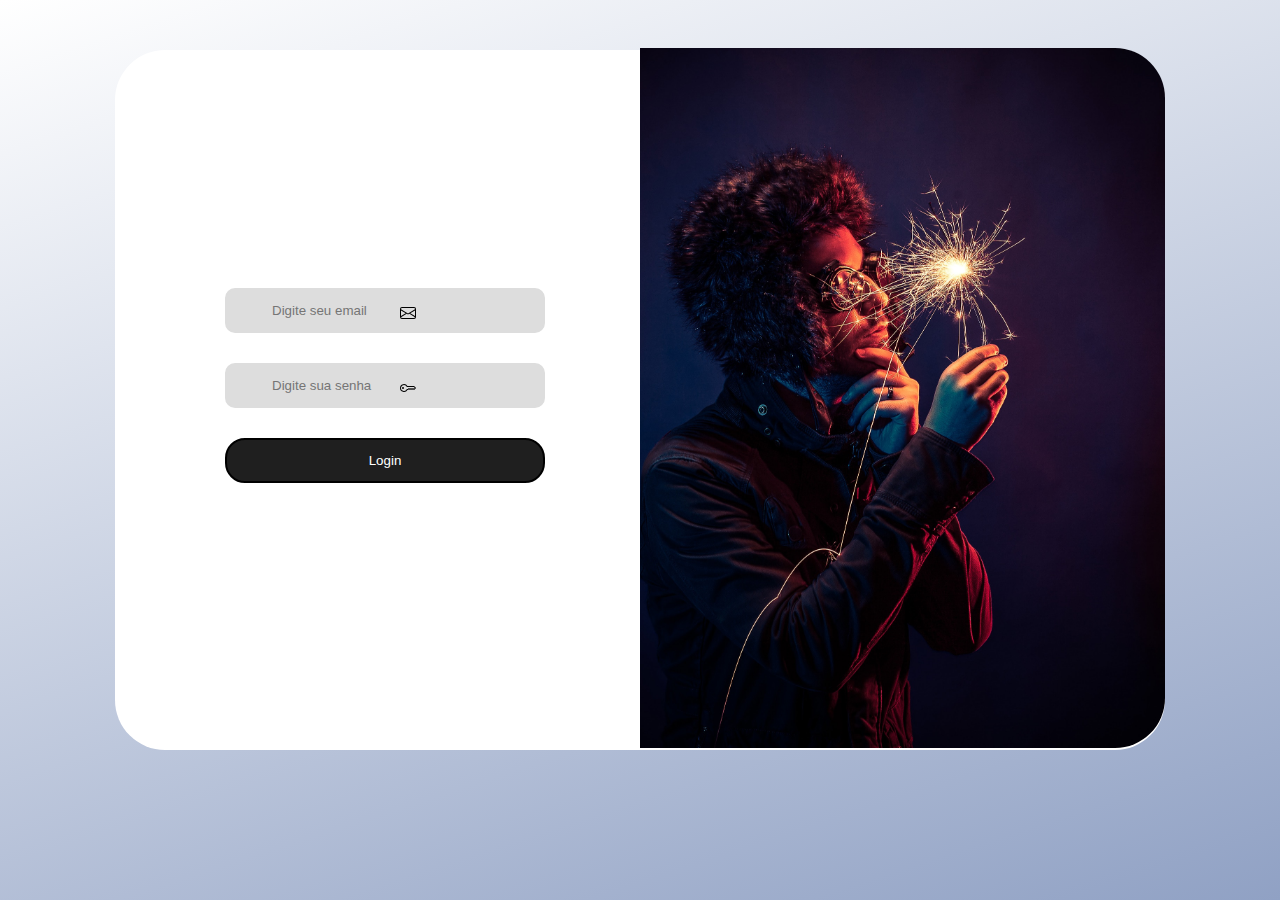
==== Aula-05/index.html @ 483927f7 "Feat: Formulários e painel de login" ====
<!DOCTYPE html>
<html lang="pt-BR">
<head>
    <meta charset="UTF-8">
    <meta http-equiv="X-UA-Compatible" content="IE=edge">
    <meta name="viewport" content="width=device-width, initial-scale=1.0">
    <link rel="stylesheet" href="style.css">
    <style>
        @import url('https://fonts.googleapis.com/css2?family=Source+Code+Pro:ital,wght@1,300&display=swap');
    </style>
    <title>Login | HAZE</title>
</head>
<body>
    <main>
        <div class="bglogin">
            <div class="pesquerdo">
                <div class="inputsvgemail">
                    <svg xmlns="http://www.w3.org/2000/svg" width="16" height="16" fill="currentColor" class="bi bi-envelope" viewBox="0 0 16 16">
                    <path d="M0 4a2 2 0 0 1 2-2h12a2 2 0 0 1 2 2v8a2 2 0 0 1-2 2H2a2 2 0 0 1-2-2V4Zm2-1a1 1 0 0 0-1 1v.217l7 4.2 7-4.2V4a1 1 0 0 0-1-1H2Zm13 2.383-4.708 2.825L15 11.105V5.383Zm-.034 6.876-5.64-3.471L8 9.583l-1.326-.795-5.64 3.47A1 1 0 0 0 2 13h12a1 1 0 0 0 .966-.741ZM1 11.105l4.708-2.897L1 5.383v5.722Z"/>
                    </svg>
                    <input type="email" name="email" id="email" autocomplete="off" placeholder="Digite seu email" required>
                </div>

                <div class="inputsvgsenha">
                    <svg xmlns="http://www.w3.org/2000/svg" width="16" height="16" fill="currentColor" class="bi bi-key" viewBox="0 0 16 16">
                    <path d="M0 8a4 4 0 0 1 7.465-2H14a.5.5 0 0 1 .354.146l1.5 1.5a.5.5 0 0 1 0 .708l-1.5 1.5a.5.5 0 0 1-.708 0L13 9.207l-.646.647a.5.5 0 0 1-.708 0L11 9.207l-.646.647a.5.5 0 0 1-.708 0L9 9.207l-.646.647A.5.5 0 0 1 8 10h-.535A4 4 0 0 1 0 8zm4-3a3 3 0 1 0 2.712 4.285A.5.5 0 0 1 7.163 9h.63l.853-.854a.5.5 0 0 1 .708 0l.646.647.646-.647a.5.5 0 0 1 .708 0l.646.647.646-.647a.5.5 0 0 1 .708 0l.646.647.793-.793-1-1h-6.63a.5.5 0 0 1-.451-.285A3 3 0 0 0 4 5z"/>
                    <path d="M4 8a1 1 0 1 1-2 0 1 1 0 0 1 2 0z"/>
                    </svg>
                    <input type="password" name="senha" id="senha" placeholder="Digite sua senha" required>
                </div>

                <button>Login</button>

            </div>
            <div class="pdireito">
                <img src="/Aula-05/assets/bg.jpg">
            </div>
        </div>
    </main>
</body>
</html>
---- Aula-05/style.css ----
* {
    margin: 0;
    padding: 0;
    box-sizing: border-box;
}
body {
    font-family: 'Source Code Pro', monospace;
    background: rgb(144,161,196);
    background: linear-gradient(342deg, rgba(144,161,196,1) 0%, rgba(255,255,255,1) 100%);
    background-repeat: no-repeat;
    min-height: 100vh;
    min-width: 100vw;
    display: flex;
}
main {
    margin: 50px auto;
}
.bglogin {
    width: 1050px;
    height: 700px;
    background-color: #fff;
    border-radius: 50px;
    display: flex;
    justify-content: space-between;
    align-items: center;
}
img {
    object-fit: cover;
    width: 525px;
    height: 700px;
    border-top-right-radius: 50px;
    border-bottom-right-radius: 50px;
}
input {
    border: 2px solid #ddd;
    border-radius: 10px;
    outline: none;
    width: 320px;
    height: 45px;
    background-color: #ddd;
    transition: .3s;
    margin-left: 110px;
    margin-bottom: 30px;
    padding-left: 45px;
}
input:focus {
    border-color: dodgerblue;
    box-shadow: 0 0 8px 0 dodgerblue;
}

.inputsvgemail svg {
    position: absolute;
    left: 400px;
    top: 305px;
    padding: 9 10px;
    transition: 3s;
}
.inputsvgsenha svg {
    position: absolute;
    left: 400px;
    top: 380px;
    padding: 9 10px;
    transition: 3s;
}
button {
    border: 2px solid #000;
    border-radius: 20px;
    outline: none;
    width: 320px;
    height: 45px;
    background-color: #1f1f1f;
    transition: .3s;
    margin-left: 110px;
    margin-bottom: 30px;
    color: #fff;
    cursor: pointer;
}
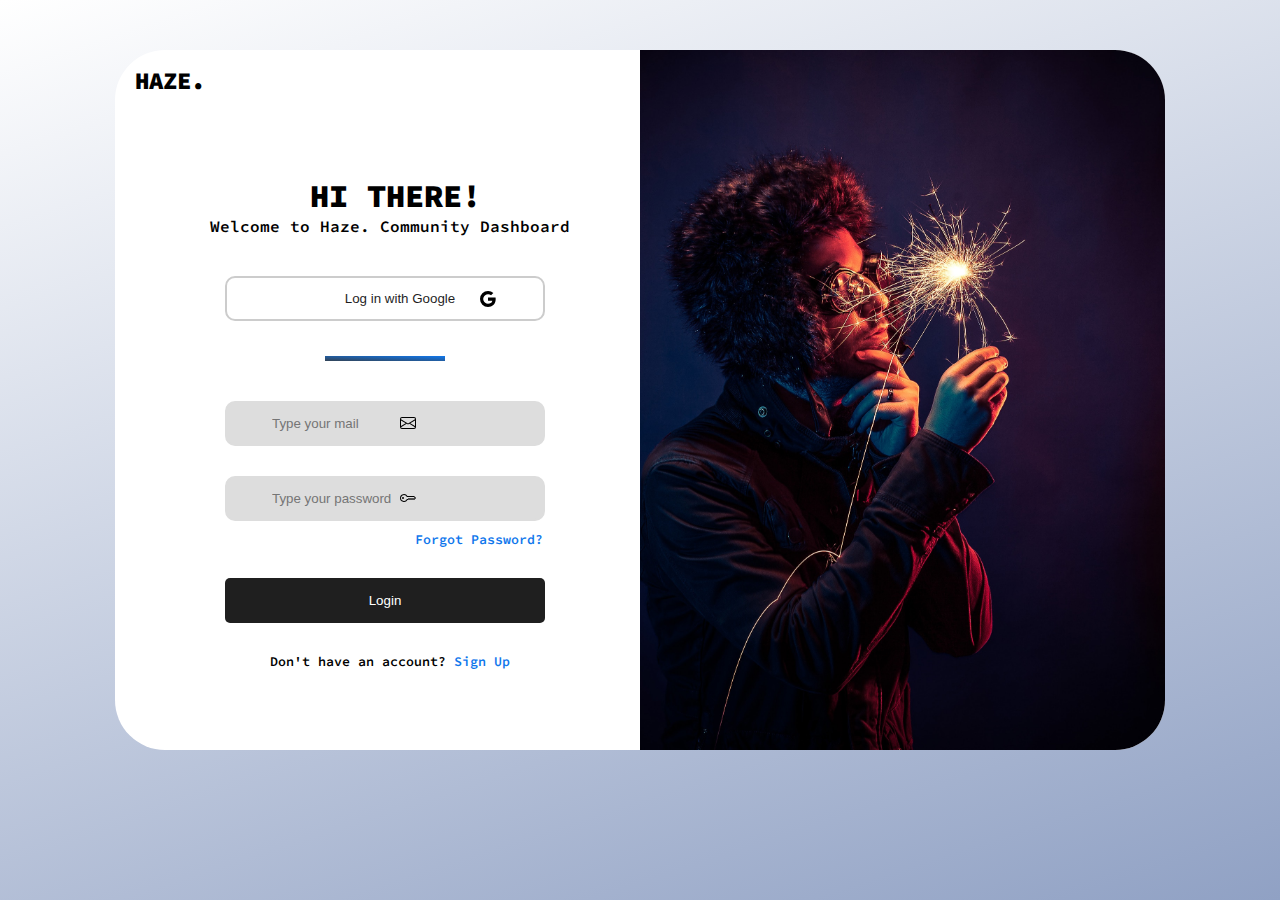
==== commit 86044038: "Feat: Conclusão do projeto formulário de login" ====
--- a/Aula-05/index.html
+++ b/Aula-05/index.html
@@ -6,19 +6,37 @@
     <meta name="viewport" content="width=device-width, initial-scale=1.0">
     <link rel="stylesheet" href="style.css">
     <style>
-        @import url('https://fonts.googleapis.com/css2?family=Source+Code+Pro:ital,wght@1,300&display=swap');
-    </style>
+        @import url('https://fonts.googleapis.com/css2?family=Source+Code+Pro:wght@400;500;600;900&display=swap');
+      </style>
     <title>Login | HAZE</title>
 </head>
 <body>
     <main>
         <div class="bglogin">
             <div class="pesquerdo">
+                <div class="logo">
+                    <h2>HAZE.</h2>
+                </div>
+                <div class="texto">
+                    <h1>HI THERE!</h1>
+                    <h4>Welcome to Haze. Community Dashboard</h4>
+                </div>
+                <div class="logingoogle">
+                    <svg xmlns="http://www.w3.org/2000/svg" width="16" height="16" fill="currentColor" class="bi bi-google" viewBox="0 0 16 16">
+                    <path d="M15.545 6.558a9.42 9.42 0 0 1 .139 1.626c0 2.434-.87 4.492-2.384 5.885h.002C11.978 15.292 10.158 16 8 16A8 8 0 1 1 8 0a7.689 7.689 0 0 1 5.352 2.082l-2.284 2.284A4.347 4.347 0 0 0 8 3.166c-2.087 0-3.86 1.408-4.492 3.304a4.792 4.792 0 0 0 0 3.063h.003c.635 1.893 2.405 3.301 4.492 3.301 1.078 0 2.004-.276 2.722-.764h-.003a3.702 3.702 0 0 0 1.599-2.431H8v-3.08h7.545z"/>
+                    </svg>
+                    <button>Log in with Google</button>
+                </div>
+
+                <div class="divisao">
+                    <h6></h6>
+                </div>
+
                 <div class="inputsvgemail">
                     <svg xmlns="http://www.w3.org/2000/svg" width="16" height="16" fill="currentColor" class="bi bi-envelope" viewBox="0 0 16 16">
                     <path d="M0 4a2 2 0 0 1 2-2h12a2 2 0 0 1 2 2v8a2 2 0 0 1-2 2H2a2 2 0 0 1-2-2V4Zm2-1a1 1 0 0 0-1 1v.217l7 4.2 7-4.2V4a1 1 0 0 0-1-1H2Zm13 2.383-4.708 2.825L15 11.105V5.383Zm-.034 6.876-5.64-3.471L8 9.583l-1.326-.795-5.64 3.47A1 1 0 0 0 2 13h12a1 1 0 0 0 .966-.741ZM1 11.105l4.708-2.897L1 5.383v5.722Z"/>
                     </svg>
-                    <input type="email" name="email" id="email" autocomplete="off" placeholder="Digite seu email" required>
+                    <input type="email" name="email" id="email" autocomplete="off" placeholder="Type your mail" required>
                 </div>
 
                 <div class="inputsvgsenha">
@@ -26,14 +44,22 @@
                     <path d="M0 8a4 4 0 0 1 7.465-2H14a.5.5 0 0 1 .354.146l1.5 1.5a.5.5 0 0 1 0 .708l-1.5 1.5a.5.5 0 0 1-.708 0L13 9.207l-.646.647a.5.5 0 0 1-.708 0L11 9.207l-.646.647a.5.5 0 0 1-.708 0L9 9.207l-.646.647A.5.5 0 0 1 8 10h-.535A4 4 0 0 1 0 8zm4-3a3 3 0 1 0 2.712 4.285A.5.5 0 0 1 7.163 9h.63l.853-.854a.5.5 0 0 1 .708 0l.646.647.646-.647a.5.5 0 0 1 .708 0l.646.647.646-.647a.5.5 0 0 1 .708 0l.646.647.793-.793-1-1h-6.63a.5.5 0 0 1-.451-.285A3 3 0 0 0 4 5z"/>
                     <path d="M4 8a1 1 0 1 1-2 0 1 1 0 0 1 2 0z"/>
                     </svg>
-                    <input type="password" name="senha" id="senha" placeholder="Digite sua senha" required>
+                    <input type="password" name="senha" id="senha" placeholder="Type your password" required>
                 </div>
+                <div class="es">
+                    <a href="">
+                        <h5>Forgot Password?</h5>
+                    </a>
+                </div>
+                <button class="custom-btn btn-15">Login</button>
 
-                <button>Login</button>
+                <div class="sigin">
+                    <h5>Don't have an account? <a href="">Sign Up</a></h5>
+                </div>
 
             </div>
             <div class="pdireito">
-                <img src="/Aula-05/assets/bg.jpg">
+                <img src="assets/bg.jpg">
             </div>
         </div>
     </main>
--- a/Aula-05/style.css
+++ b/Aula-05/style.css
@@ -22,7 +22,6 @@
     border-radius: 50px;
     display: flex;
     justify-content: space-between;
-    align-items: center;
 }
 img {
     object-fit: cover;
@@ -31,6 +30,23 @@
     border-top-right-radius: 50px;
     border-bottom-right-radius: 50px;
 }
+.logo h2 {
+   margin-top: 15px;
+   margin-left: 20px;
+   text-transform: uppercase;
+   font-weight: 900;
+}
+.texto {
+    margin-top: 80px;
+    margin-left: 95px;
+}
+.texto h1{
+    padding-left: 100px;
+    font-weight: 900;
+}
+.texto h4{
+    font-weight: 600;
+}
 input {
     border: 2px solid #ddd;
     border-radius: 10px;
@@ -43,22 +59,26 @@
     margin-bottom: 30px;
     padding-left: 45px;
 }
-input:focus {
+input[type=email]:focus {
     border-color: dodgerblue;
     box-shadow: 0 0 8px 0 dodgerblue;
 }
+input[type=password]:focus {
+    border-color: dodgerblue;
+    box-shadow: 0 0 8px 0 dodgerblue;
+}
 
 .inputsvgemail svg {
     position: absolute;
     left: 400px;
-    top: 305px;
+    top: 415px;
     padding: 9 10px;
     transition: 3s;
 }
 .inputsvgsenha svg {
     position: absolute;
     left: 400px;
-    top: 380px;
+    top: 490px;
     padding: 9 10px;
     transition: 3s;
 }
@@ -75,3 +95,106 @@
     color: #fff;
     cursor: pointer;
 }
+.logingoogle button{
+    border: 2px solid #ccc;
+    border-radius: 10px;
+    outline: #CCC;
+    width: 320px;
+    height: 45px;
+    background-color: #fff;
+    transition: .3s;
+    color: #1f1f1f;
+    cursor: pointer;
+    margin-top: 40px;
+    margin-bottom: 80px;
+    padding-left: 30px;
+}
+.logingoogle svg {
+    position: absolute;
+    left: 480px;
+    top: 291px;
+    padding: 9 10px;
+    transition: 3s;
+}
+h6 {
+    font-size: 25px;
+    padding-bottom: 25px;
+    position: absolute;
+}
+h6::before {
+    content: '';
+    position: absolute;
+    height: 5px;
+    width: 120px;
+    bottom: 65px;
+    left: 210px;
+    border-radius: 8;
+    background:linear-gradient(to top right, #334355 0%, #1077ec 100%);
+}
+a{
+    text-decoration: none;
+}
+.es h5{
+    font-weight: 600;
+    color: #1077ec;
+    margin-left: 300px;
+    margin-top: -20px;
+    padding-bottom: 30px;
+}
+.sigin {
+    margin-left: 155px;
+}
+.sigin h5 {
+    font-weight: 600;
+}
+.sigin a {
+    color: #1077ec;
+}
+
+.custom-btn {
+    width: 130px;
+    height: 40px;
+    color: #fff;
+    border-radius: 5px;
+    padding: 10px 25px;
+    font-family: 'Lato', sans-serif;
+    font-weight: 500;
+    background: transparent;
+    cursor: pointer;
+    transition: all 0.3s ease;
+    position: relative;
+    display: inline-block;
+    outline: none;
+  }
+  
+
+.btn-15 {
+    background: #1f1f1f;
+    border: none;
+    z-index: 1;
+    width: 320px;
+    height: 45px;
+  }
+  .btn-15:after {
+    position: absolute;
+    content: "";
+    width: 0;
+    height: 100%;
+    top: 0;
+    right: 0;
+    z-index: -1;
+    background-color: #2fe767;
+    border-radius: 5px;
+     
+    transition: all 0.3s ease;
+  }
+  .btn-15:hover {
+    color: #fff;
+  }
+  .btn-15:hover:after {
+    left: 0;
+    width: 100%;
+  }
+  .btn-15:active {
+    top: 2px;
+  }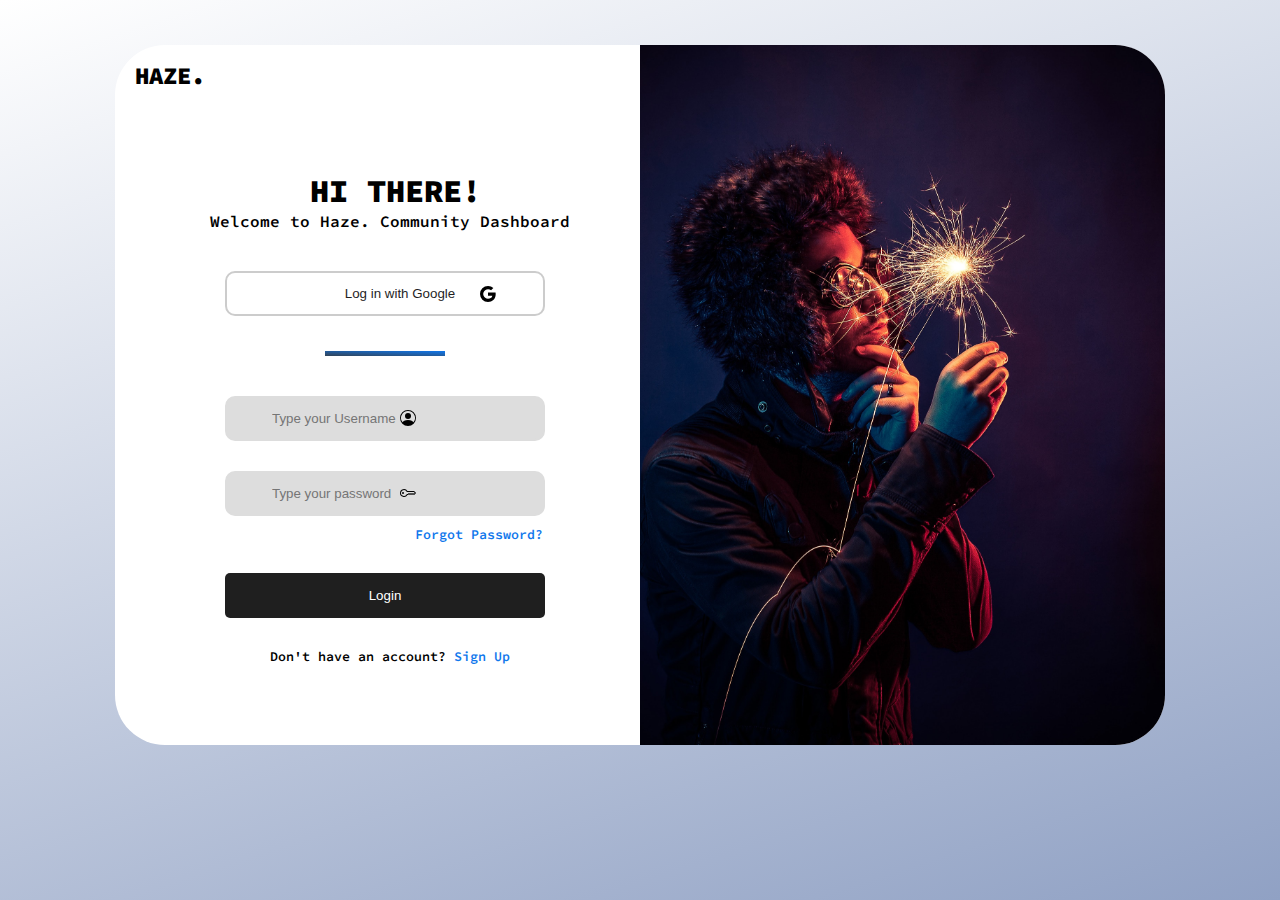
==== commit bf977ac9: "Feat: Integração da página com API" ====
--- a/Aula-05/index.html
+++ b/Aula-05/index.html
@@ -12,56 +12,77 @@
 </head>
 <body>
     <main>
-        <div class="bglogin">
-            <div class="pesquerdo">
-                <div class="logo">
-                    <h2>HAZE.</h2>
+        <form onsubmit="return false" method="post">
+            <div class="bglogin">
+                <div class="pesquerdo">
+                    <div class="logo">
+                        <h2>HAZE.</h2>
+                    </div>
+                    <div class="texto">
+                        <h1>HI THERE!</h1>
+                        <h4>Welcome to Haze. Community Dashboard</h4>
+                    </div>
+                    <div class="logingoogle">
+                        <svg xmlns="http://www.w3.org/2000/svg" width="16" height="16" fill="currentColor" class="bi bi-google" viewBox="0 0 16 16">
+                        <path d="M15.545 6.558a9.42 9.42 0 0 1 .139 1.626c0 2.434-.87 4.492-2.384 5.885h.002C11.978 15.292 10.158 16 8 16A8 8 0 1 1 8 0a7.689 7.689 0 0 1 5.352 2.082l-2.284 2.284A4.347 4.347 0 0 0 8 3.166c-2.087 0-3.86 1.408-4.492 3.304a4.792 4.792 0 0 0 0 3.063h.003c.635 1.893 2.405 3.301 4.492 3.301 1.078 0 2.004-.276 2.722-.764h-.003a3.702 3.702 0 0 0 1.599-2.431H8v-3.08h7.545z"/>
+                        </svg>
+                        <button>Log in with Google</button>
+                    </div>
+
+                    <div class="divisao">
+                        <h6></h6>
+                    </div>
+
+                    <div class="inputsvguser">
+                        <svg xmlns="http://www.w3.org/2000/svg" width="16" height="16" fill="currentColor" class="bi bi-person-circle" viewBox="0 0 16 16">
+                            <path d="M11 6a3 3 0 1 1-6 0 3 3 0 0 1 6 0z"/>
+                            <path fill-rule="evenodd" d="M0 8a8 8 0 1 1 16 0A8 8 0 0 1 0 8zm8-7a7 7 0 0 0-5.468 11.37C3.242 11.226 4.805 10 8 10s4.757 1.225 5.468 2.37A7 7 0 0 0 8 1z"/>
+                        </svg>
+                        <input type="text" name="txtuser" id="txtuser" autocomplete="off" placeholder="Type your Username" required>
+                    </div>
+
+                    <div class="inputsvgsenha">
+                        <svg xmlns="http://www.w3.org/2000/svg" width="16" height="16" fill="currentColor" class="bi bi-key" viewBox="0 0 16 16">
+                        <path d="M0 8a4 4 0 0 1 7.465-2H14a.5.5 0 0 1 .354.146l1.5 1.5a.5.5 0 0 1 0 .708l-1.5 1.5a.5.5 0 0 1-.708 0L13 9.207l-.646.647a.5.5 0 0 1-.708 0L11 9.207l-.646.647a.5.5 0 0 1-.708 0L9 9.207l-.646.647A.5.5 0 0 1 8 10h-.535A4 4 0 0 1 0 8zm4-3a3 3 0 1 0 2.712 4.285A.5.5 0 0 1 7.163 9h.63l.853-.854a.5.5 0 0 1 .708 0l.646.647.646-.647a.5.5 0 0 1 .708 0l.646.647.646-.647a.5.5 0 0 1 .708 0l.646.647.793-.793-1-1h-6.63a.5.5 0 0 1-.451-.285A3 3 0 0 0 4 5z"/>
+                        <path d="M4 8a1 1 0 1 1-2 0 1 1 0 0 1 2 0z"/>
+                        </svg>
+                        <input type="password" name="senha" id="senha" placeholder="Type your password" required>
+                    </div>
+                    <div class="es">
+                        <a href="">
+                            <h5>Forgot Password?</h5>
+                        </a>
+                    </div>
+                    
+                    <button type="submit" id="btnLogin" class="custom-btn btn-15">Login</button>
+
+
+                    <div class="sigup">
+                        <h5>Don't have an account? <a href="#" id="register">Sign Up</a></h5>
+                    </div>
+
                 </div>
-                <div class="texto">
-                    <h1>HI THERE!</h1>
-                    <h4>Welcome to Haze. Community Dashboard</h4>
+                <div class="pdireito">
+                    <img src="assets/bg.jpg">
                 </div>
-                <div class="logingoogle">
-                    <svg xmlns="http://www.w3.org/2000/svg" width="16" height="16" fill="currentColor" class="bi bi-google" viewBox="0 0 16 16">
-                    <path d="M15.545 6.558a9.42 9.42 0 0 1 .139 1.626c0 2.434-.87 4.492-2.384 5.885h.002C11.978 15.292 10.158 16 8 16A8 8 0 1 1 8 0a7.689 7.689 0 0 1 5.352 2.082l-2.284 2.284A4.347 4.347 0 0 0 8 3.166c-2.087 0-3.86 1.408-4.492 3.304a4.792 4.792 0 0 0 0 3.063h.003c.635 1.893 2.405 3.301 4.492 3.301 1.078 0 2.004-.276 2.722-.764h-.003a3.702 3.702 0 0 0 1.599-2.431H8v-3.08h7.545z"/>
-                    </svg>
-                    <button>Log in with Google</button>
-                </div>
+            </div>
+        </form>
 
-                <div class="divisao">
-                    <h6></h6>
-                </div>
+    <div id="shadow">
+        <div>
+            <a href="#" id="fechar" class="btn-15">&times;</a>
+            <form onsubmit="return false">
+                <input type="text" id="txtusuario" placeholder="Type your Username" autocomplete="off">
+                <input type="password" id="txtsenha" placeholder="Type your Password" autocomplete="off">
+                <input type="text" id="txtemail" placeholder="Type your best Mail" autocomplete="off">
+                <input type="file" id="foto" placeholder="Send a picture">
+                <button type="submit" class="custom-btn btn-15" id="btnCadastrar">Sign-Up</button>
 
-                <div class="inputsvgemail">
-                    <svg xmlns="http://www.w3.org/2000/svg" width="16" height="16" fill="currentColor" class="bi bi-envelope" viewBox="0 0 16 16">
-                    <path d="M0 4a2 2 0 0 1 2-2h12a2 2 0 0 1 2 2v8a2 2 0 0 1-2 2H2a2 2 0 0 1-2-2V4Zm2-1a1 1 0 0 0-1 1v.217l7 4.2 7-4.2V4a1 1 0 0 0-1-1H2Zm13 2.383-4.708 2.825L15 11.105V5.383Zm-.034 6.876-5.64-3.471L8 9.583l-1.326-.795-5.64 3.47A1 1 0 0 0 2 13h12a1 1 0 0 0 .966-.741ZM1 11.105l4.708-2.897L1 5.383v5.722Z"/>
-                    </svg>
-                    <input type="email" name="email" id="email" autocomplete="off" placeholder="Type your mail" required>
-                </div>
+            </form>
+        </div>
+    </div>
+    </main>
 
-                <div class="inputsvgsenha">
-                    <svg xmlns="http://www.w3.org/2000/svg" width="16" height="16" fill="currentColor" class="bi bi-key" viewBox="0 0 16 16">
-                    <path d="M0 8a4 4 0 0 1 7.465-2H14a.5.5 0 0 1 .354.146l1.5 1.5a.5.5 0 0 1 0 .708l-1.5 1.5a.5.5 0 0 1-.708 0L13 9.207l-.646.647a.5.5 0 0 1-.708 0L11 9.207l-.646.647a.5.5 0 0 1-.708 0L9 9.207l-.646.647A.5.5 0 0 1 8 10h-.535A4 4 0 0 1 0 8zm4-3a3 3 0 1 0 2.712 4.285A.5.5 0 0 1 7.163 9h.63l.853-.854a.5.5 0 0 1 .708 0l.646.647.646-.647a.5.5 0 0 1 .708 0l.646.647.646-.647a.5.5 0 0 1 .708 0l.646.647.793-.793-1-1h-6.63a.5.5 0 0 1-.451-.285A3 3 0 0 0 4 5z"/>
-                    <path d="M4 8a1 1 0 1 1-2 0 1 1 0 0 1 2 0z"/>
-                    </svg>
-                    <input type="password" name="senha" id="senha" placeholder="Type your password" required>
-                </div>
-                <div class="es">
-                    <a href="">
-                        <h5>Forgot Password?</h5>
-                    </a>
-                </div>
-                <button class="custom-btn btn-15">Login</button>
-
-                <div class="sigin">
-                    <h5>Don't have an account? <a href="">Sign Up</a></h5>
-                </div>
-
-            </div>
-            <div class="pdireito">
-                <img src="assets/bg.jpg">
-            </div>
-        </div>
-    </main>
+    <script src="js/script.js"></script>
 </body>
 </html>--- a/Aula-05/style.css
+++ b/Aula-05/style.css
@@ -2,6 +2,7 @@
     margin: 0;
     padding: 0;
     box-sizing: border-box;
+
 }
 body {
     font-family: 'Source Code Pro', monospace;
@@ -13,7 +14,7 @@
     display: flex;
 }
 main {
-    margin: 50px auto;
+    margin: 45px auto;
 }
 .bglogin {
     width: 1050px;
@@ -59,7 +60,7 @@
     margin-bottom: 30px;
     padding-left: 45px;
 }
-input[type=email]:focus {
+input[type=text]:focus {
     border-color: dodgerblue;
     box-shadow: 0 0 8px 0 dodgerblue;
 }
@@ -68,17 +69,17 @@
     box-shadow: 0 0 8px 0 dodgerblue;
 }
 
-.inputsvgemail svg {
+.inputsvguser svg {
     position: absolute;
     left: 400px;
-    top: 415px;
+    top: 410px;
     padding: 9 10px;
     transition: 3s;
 }
 .inputsvgsenha svg {
     position: absolute;
     left: 400px;
-    top: 490px;
+    top: 485px;
     padding: 9 10px;
     transition: 3s;
 }
@@ -112,7 +113,7 @@
 .logingoogle svg {
     position: absolute;
     left: 480px;
-    top: 291px;
+    top: 286px;
     padding: 9 10px;
     transition: 3s;
 }
@@ -141,13 +142,13 @@
     margin-top: -20px;
     padding-bottom: 30px;
 }
-.sigin {
+.sigup {
     margin-left: 155px;
 }
-.sigin h5 {
+.sigup h5 {
     font-weight: 600;
 }
-.sigin a {
+.sigup a {
     color: #1077ec;
 }
 
@@ -165,13 +166,14 @@
     position: relative;
     display: inline-block;
     outline: none;
+    z-index: 0;
   }
   
 
 .btn-15 {
     background: #1f1f1f;
     border: none;
-    z-index: 1;
+    z-index: 0;
     width: 320px;
     height: 45px;
   }
@@ -185,8 +187,7 @@
     z-index: -1;
     background-color: #2fe767;
     border-radius: 5px;
-     
-    transition: all 0.3s ease;
+    transition: all 0.6s ease;
   }
   .btn-15:hover {
     color: #fff;
@@ -197,4 +198,52 @@
   }
   .btn-15:active {
     top: 2px;
-  }+  }
+
+#shadow {
+    background-color: rgba(0,0,0,0.62);
+    position: absolute;
+    width: 100vw;
+    height: 100vh;
+    left: 0;
+    top: 0;
+    z-index: -100;
+    opacity: 0;
+    transition: all 0.5s ease;
+}
+#shadow div {
+    background-color: rgb(255, 255, 255);
+    border-radius: 20px;
+    width: 40%;
+    padding: 20px;
+    margin: 10% auto 10% auto;
+    height: 51.9%;
+}
+#fechar {
+    position: absolute;
+    right: 32%;
+    top: 23%;
+    background-color: rgb(0, 0, 0);
+    color: rgb(255, 255, 255);
+    width: 60px;
+    height: 45px;
+    border-radius: 5px;
+    font-size: 27pt;
+    text-align: center;
+}
+#shadow a.btn-15::after {
+    background-color: #e72f2f;
+}
+
+#shadow input {
+    margin-top: 5px;
+    margin-left: 23%;
+    padding-left: 20px;
+}
+input[type=file]{
+    padding-left: 0;
+    padding-top: 11px;
+}
+#shadow button {
+    margin-left: 23%;
+}